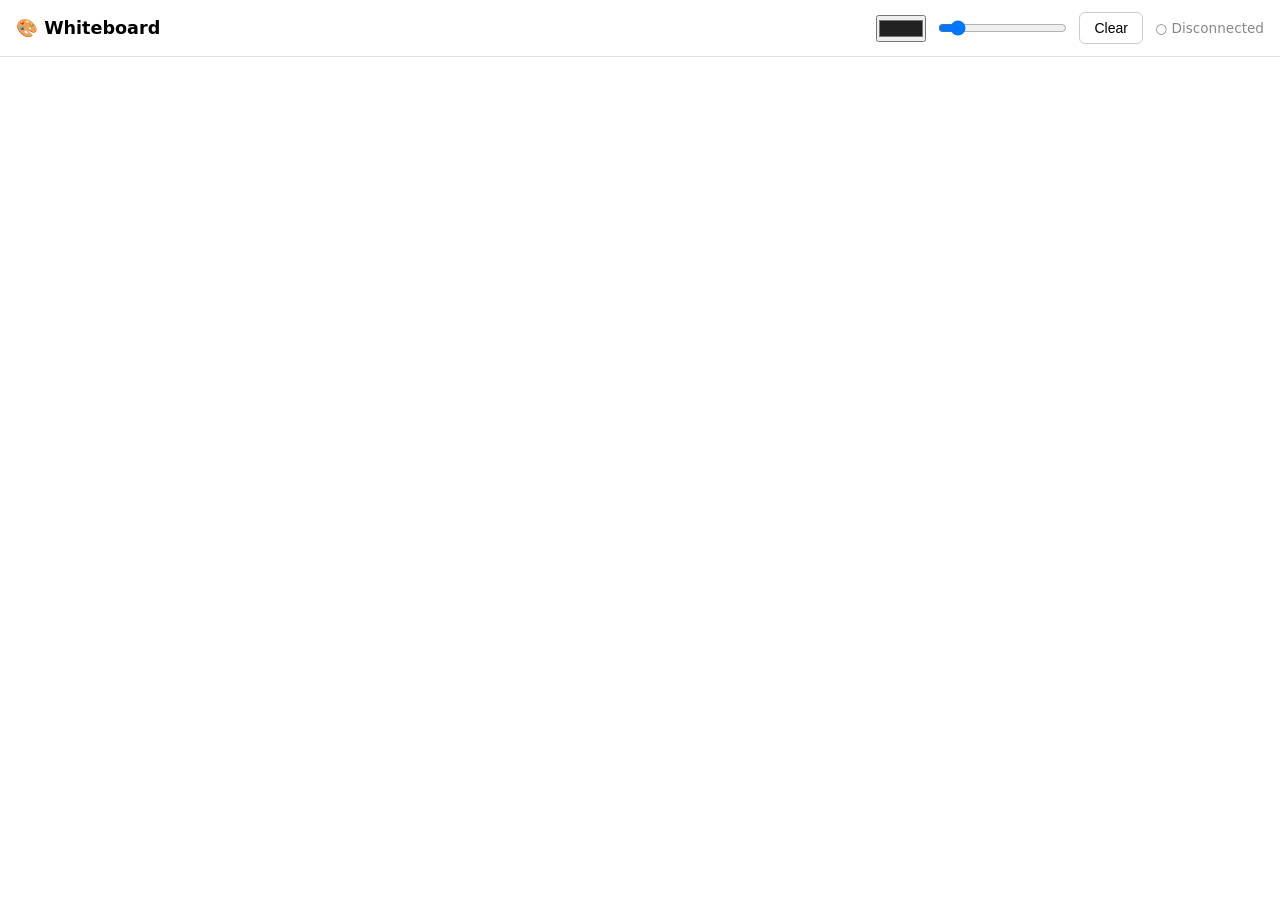
==== frontend/index.html @ 182a6dbf "initial commit: working whiteboard initial commit" ====
<!DOCTYPE html>
<html lang="en">
<head>
  <meta charset="UTF-8">
  <title>Collaborative Whiteboard</title>
  <link rel="stylesheet" href="style.css">
</head>
<body>
  <header>
    <h1>🎨 Whiteboard</h1>
    <div class="controls">
      <input type="color" id="color" value="#222222">
      <input type="range" id="size" min="1" max="30" value="4">
      <button id="clear">Clear</button>
      <span id="status">Connecting…</span>
    </div>
  </header>
  <canvas id="board"></canvas>
  <script src="script.js"></script>
</body>
</html>
---- frontend/style.css ----
* { margin: 0; padding: 0; box-sizing: border-box; }

body {
  font-family: system-ui, -apple-system, sans-serif;
  background: #f5f5f5;
  overflow: hidden;
}

header {
  display: flex;
  align-items: center;
  gap: 1rem;
  padding: 0.75rem 1rem;
  background: #fff;
  border-bottom: 1px solid #e2e2e2;
  box-shadow: 0 1px 3px rgba(0,0,0,0.04);
}

h1 { font-size: 1.1rem; font-weight: 600; }

.controls {
  display: flex;
  align-items: center;
  gap: 0.75rem;
  margin-left: auto;
}

button {
  padding: 0.45rem 0.9rem;
  border: 1px solid #ccc;
  background: #fff;
  border-radius: 6px;
  cursor: pointer;
  font-size: 0.875rem;
}

button:hover { background: #f0f0f0; }

#status { font-size: 0.85rem; color: #888; }
#status.connected { color: #2a9d2a; }

canvas { display: block; background: #fff; cursor: crosshair; }
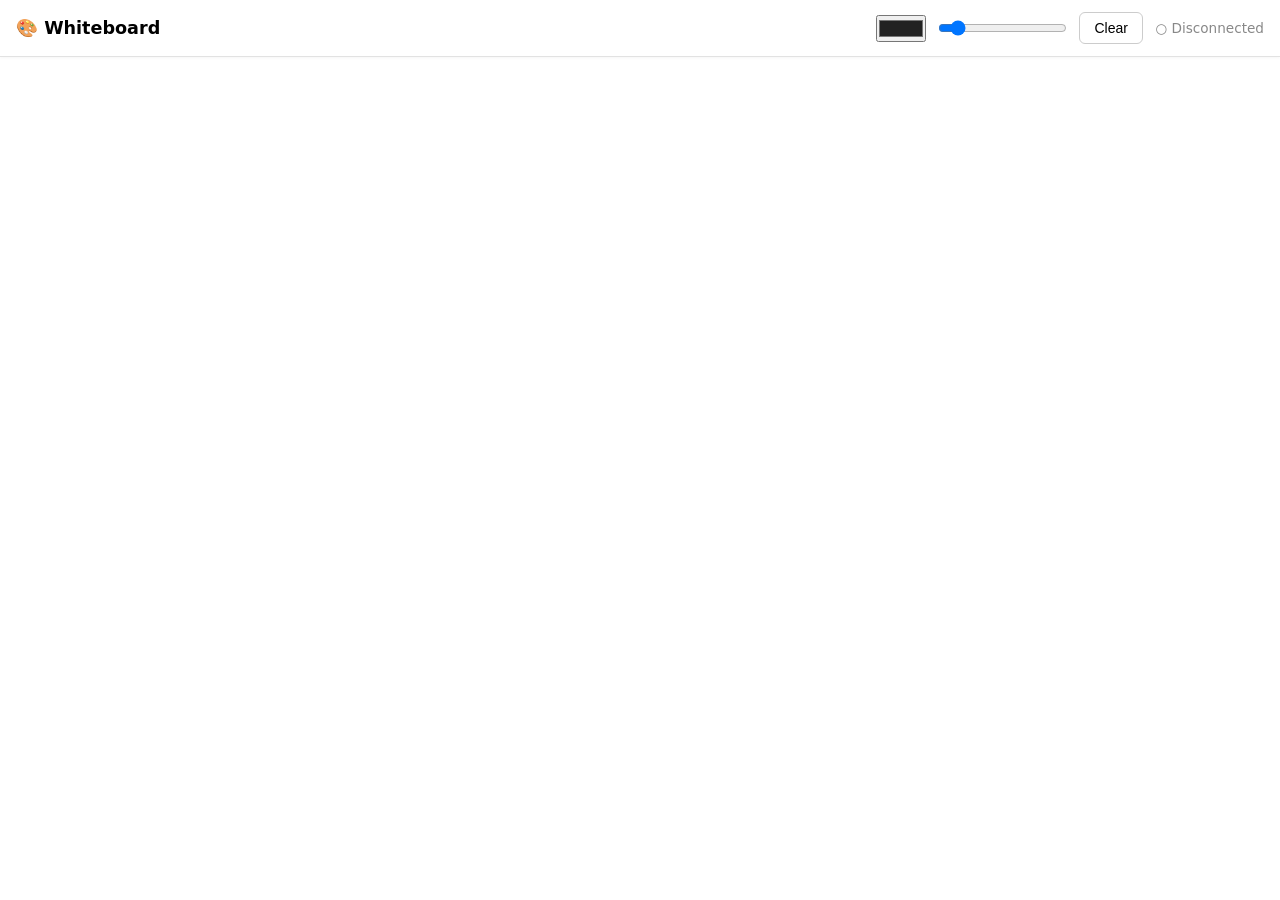
==== commit c5f49e55: "added feature collaboration" ====
--- a/frontend/index.html
+++ b/frontend/index.html
@@ -15,7 +15,10 @@
       <span id="status">Connecting…</span>
     </div>
   </header>
-  <canvas id="board"></canvas>
+  <main>
+    <canvas id="board"></canvas>
+    <div id="cursors"></div>
+  </main>
   <script src="script.js"></script>
 </body>
 </html>
--- a/frontend/style.css
+++ b/frontend/style.css
@@ -14,6 +14,8 @@
   background: #fff;
   border-bottom: 1px solid #e2e2e2;
   box-shadow: 0 1px 3px rgba(0,0,0,0.04);
+  position: relative;
+  z-index: 20;
 }
 
 h1 { font-size: 1.1rem; font-weight: 600; }
@@ -39,4 +41,43 @@
 #status { font-size: 0.85rem; color: #888; }
 #status.connected { color: #2a9d2a; }
 
-canvas { display: block; background: #fff; cursor: crosshair; }+main { position: relative; width: 100%; }
+
+canvas { display: block; background: #fff; cursor: crosshair; }
+
+#cursors {
+  position: absolute;
+  top: 0; left: 0;
+  width: 100%; height: 100%;
+  pointer-events: none;
+  z-index: 10;
+}
+
+.cursor {
+  position: absolute;
+  left: 0; top: 0;
+  display: flex;
+  align-items: center;
+  gap: 6px;
+  transition: transform 0.05s linear;
+}
+
+.cursor-dot {
+  width: 12px;
+  height: 12px;
+  margin-left: -6px;
+  margin-top: -6px;
+  border-radius: 50%;
+  border: 2px solid #fff;
+  box-shadow: 0 1px 3px rgba(0,0,0,0.4);
+  flex-shrink: 0;
+}
+
+.cursor-label {
+  font-size: 0.7rem;
+  font-weight: 600;
+  color: #fff;
+  padding: 1px 6px;
+  border-radius: 10px;
+  white-space: nowrap;
+}
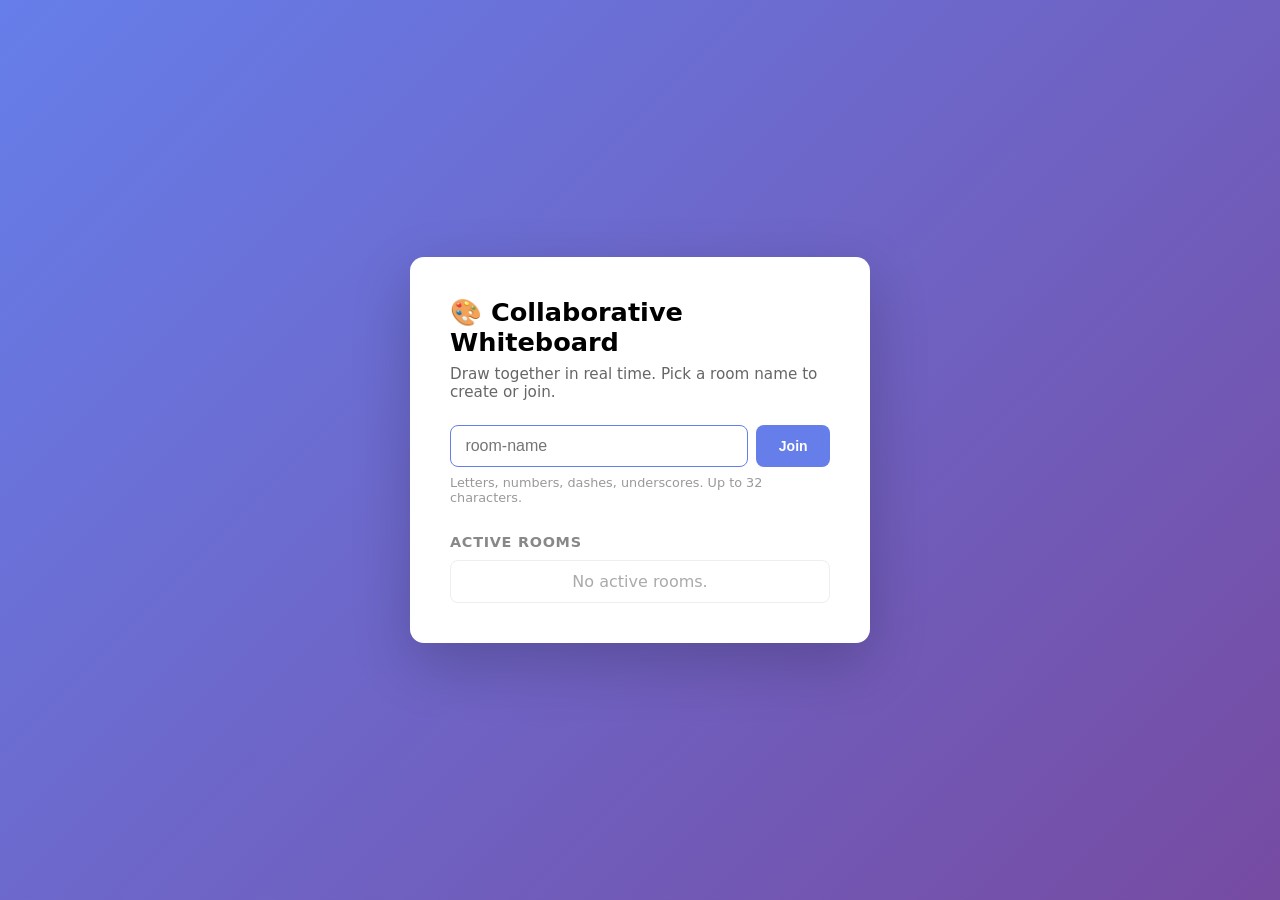
==== commit fc9142e1: "feat: named rooms with per-room WebSocket isolation and landing page" ====
--- a/frontend/index.html
+++ b/frontend/index.html
@@ -2,23 +2,61 @@
 <html lang="en">
 <head>
   <meta charset="UTF-8">
+  <meta name="viewport" content="width=device-width, initial-scale=1">
   <title>Collaborative Whiteboard</title>
   <link rel="stylesheet" href="style.css">
 </head>
-<body>
-  <header>
-    <h1>🎨 Whiteboard</h1>
-    <div class="controls">
-      <input type="color" id="color" value="#222222">
-      <input type="range" id="size" min="1" max="30" value="4">
-      <button id="clear">Clear</button>
-      <span id="status">Connecting…</span>
-    </div>
-  </header>
-  <main>
-    <canvas id="board"></canvas>
-    <div id="cursors"></div>
+<body class="landing">
+  <main class="landing-card">
+    <h1>🎨 Collaborative Whiteboard</h1>
+    <p class="subtitle">Draw together in real time. Pick a room name to create or join.</p>
+
+    <form id="join-form" autocomplete="off">
+      <input
+        id="room-input"
+        type="text"
+        placeholder="room-name"
+        maxlength="32"
+        pattern="[a-zA-Z0-9_-]+"
+        required
+        autofocus>
+      <button type="submit">Join</button>
+    </form>
+    <p class="hint">Letters, numbers, dashes, underscores. Up to 32 characters.</p>
+
+    <section class="active-rooms">
+      <h2>Active rooms</h2>
+      <ul id="rooms-list"><li class="empty">No active rooms.</li></ul>
+    </section>
   </main>
-  <script src="script.js"></script>
+
+  <script>
+    const form = document.getElementById('join-form');
+    const input = document.getElementById('room-input');
+
+    form.addEventListener('submit', (e) => {
+      e.preventDefault();
+      const name = input.value.trim();
+      if (!/^[a-zA-Z0-9_-]{1,32}$/.test(name)) return;
+      window.location.href = `/r/${name}`;
+    });
+
+    async function loadRooms() {
+      try {
+        const res = await fetch('/api/rooms');
+        const rooms = await res.json();
+        const list = document.getElementById('rooms-list');
+        if (!rooms.length) {
+          list.innerHTML = '<li class="empty">No active rooms.</li>';
+          return;
+        }
+        list.innerHTML = rooms
+          .map(r => `<li><a href="/r/${r.name}">${r.name}</a><span>${r.users} 👤</span></li>`)
+          .join('');
+      } catch {}
+    }
+    loadRooms();
+    setInterval(loadRooms, 5000);
+  </script>
 </body>
 </html>
--- a/frontend/style.css
+++ b/frontend/style.css
@@ -4,7 +4,11 @@
   font-family: system-ui, -apple-system, sans-serif;
   background: #f5f5f5;
   overflow: hidden;
-}
+  -webkit-user-select: none;
+  user-select: none;
+}
+
+/* ---------- Whiteboard layout ---------- */
 
 header {
   display: flex;
@@ -16,34 +20,44 @@
   box-shadow: 0 1px 3px rgba(0,0,0,0.04);
   position: relative;
   z-index: 20;
+  flex-wrap: wrap;
 }
 
 h1 { font-size: 1.1rem; font-weight: 600; }
+#room-label { color: #4363d8; }
 
 .controls {
   display: flex;
   align-items: center;
   gap: 0.75rem;
   margin-left: auto;
-}
-
-button {
+  flex-wrap: wrap;
+}
+
+button, .leave-btn {
   padding: 0.45rem 0.9rem;
   border: 1px solid #ccc;
   background: #fff;
   border-radius: 6px;
   cursor: pointer;
   font-size: 0.875rem;
-}
-
-button:hover { background: #f0f0f0; }
+  text-decoration: none;
+  color: #333;
+  display: inline-block;
+}
+button:hover, .leave-btn:hover { background: #f0f0f0; }
 
 #status { font-size: 0.85rem; color: #888; }
 #status.connected { color: #2a9d2a; }
 
 main { position: relative; width: 100%; }
 
-canvas { display: block; background: #fff; cursor: crosshair; }
+canvas {
+  display: block;
+  background: #fff;
+  cursor: crosshair;
+  touch-action: none;
+}
 
 #cursors {
   position: absolute;
@@ -80,4 +94,109 @@
   padding: 1px 6px;
   border-radius: 10px;
   white-space: nowrap;
-}+}
+
+@media (max-width: 600px) {
+  header { padding: 0.5rem 0.75rem; gap: 0.5rem; }
+  h1 { font-size: 0.95rem; }
+  .controls { gap: 0.5rem; }
+  #status { font-size: 0.75rem; }
+  #size { width: 80px; }
+  button, .leave-btn { padding: 0.4rem 0.7rem; font-size: 0.8rem; }
+}
+
+/* ---------- Landing page ---------- */
+
+body.landing {
+  display: flex;
+  align-items: center;
+  justify-content: center;
+  min-height: 100vh;
+  padding: 1rem;
+  background: linear-gradient(135deg, #667eea 0%, #764ba2 100%);
+}
+
+.landing-card {
+  background: #fff;
+  border-radius: 14px;
+  padding: 2.5rem;
+  max-width: 460px;
+  width: 100%;
+  box-shadow: 0 20px 60px rgba(0,0,0,0.2);
+}
+
+.landing-card h1 {
+  font-size: 1.6rem;
+  margin-bottom: 0.5rem;
+}
+
+.subtitle {
+  color: #666;
+  margin-bottom: 1.5rem;
+  font-size: 0.95rem;
+}
+
+#join-form {
+  display: flex;
+  gap: 0.5rem;
+  margin-bottom: 0.5rem;
+}
+
+#room-input {
+  flex: 1;
+  padding: 0.7rem 0.9rem;
+  border: 1px solid #ddd;
+  border-radius: 8px;
+  font-size: 1rem;
+  outline: none;
+}
+#room-input:focus { border-color: #667eea; }
+
+#join-form button {
+  padding: 0.7rem 1.4rem;
+  background: #667eea;
+  color: #fff;
+  border: none;
+  font-weight: 600;
+  cursor: pointer;
+  border-radius: 8px;
+}
+#join-form button:hover { background: #5568d3; }
+
+.hint {
+  font-size: 0.8rem;
+  color: #999;
+  margin-bottom: 1.8rem;
+}
+
+.active-rooms h2 {
+  font-size: 0.9rem;
+  text-transform: uppercase;
+  letter-spacing: 0.05em;
+  color: #888;
+  margin-bottom: 0.6rem;
+}
+
+#rooms-list {
+  list-style: none;
+  border: 1px solid #eee;
+  border-radius: 8px;
+  overflow: hidden;
+}
+
+#rooms-list li {
+  display: flex;
+  justify-content: space-between;
+  align-items: center;
+  padding: 0.7rem 1rem;
+  border-bottom: 1px solid #eee;
+}
+#rooms-list li:last-child { border-bottom: none; }
+#rooms-list li.empty { color: #aaa; justify-content: center; }
+#rooms-list a {
+  color: #4363d8;
+  text-decoration: none;
+  font-weight: 500;
+}
+#rooms-list a:hover { text-decoration: underline; }
+#rooms-list span { color: #888; font-size: 0.85rem; }
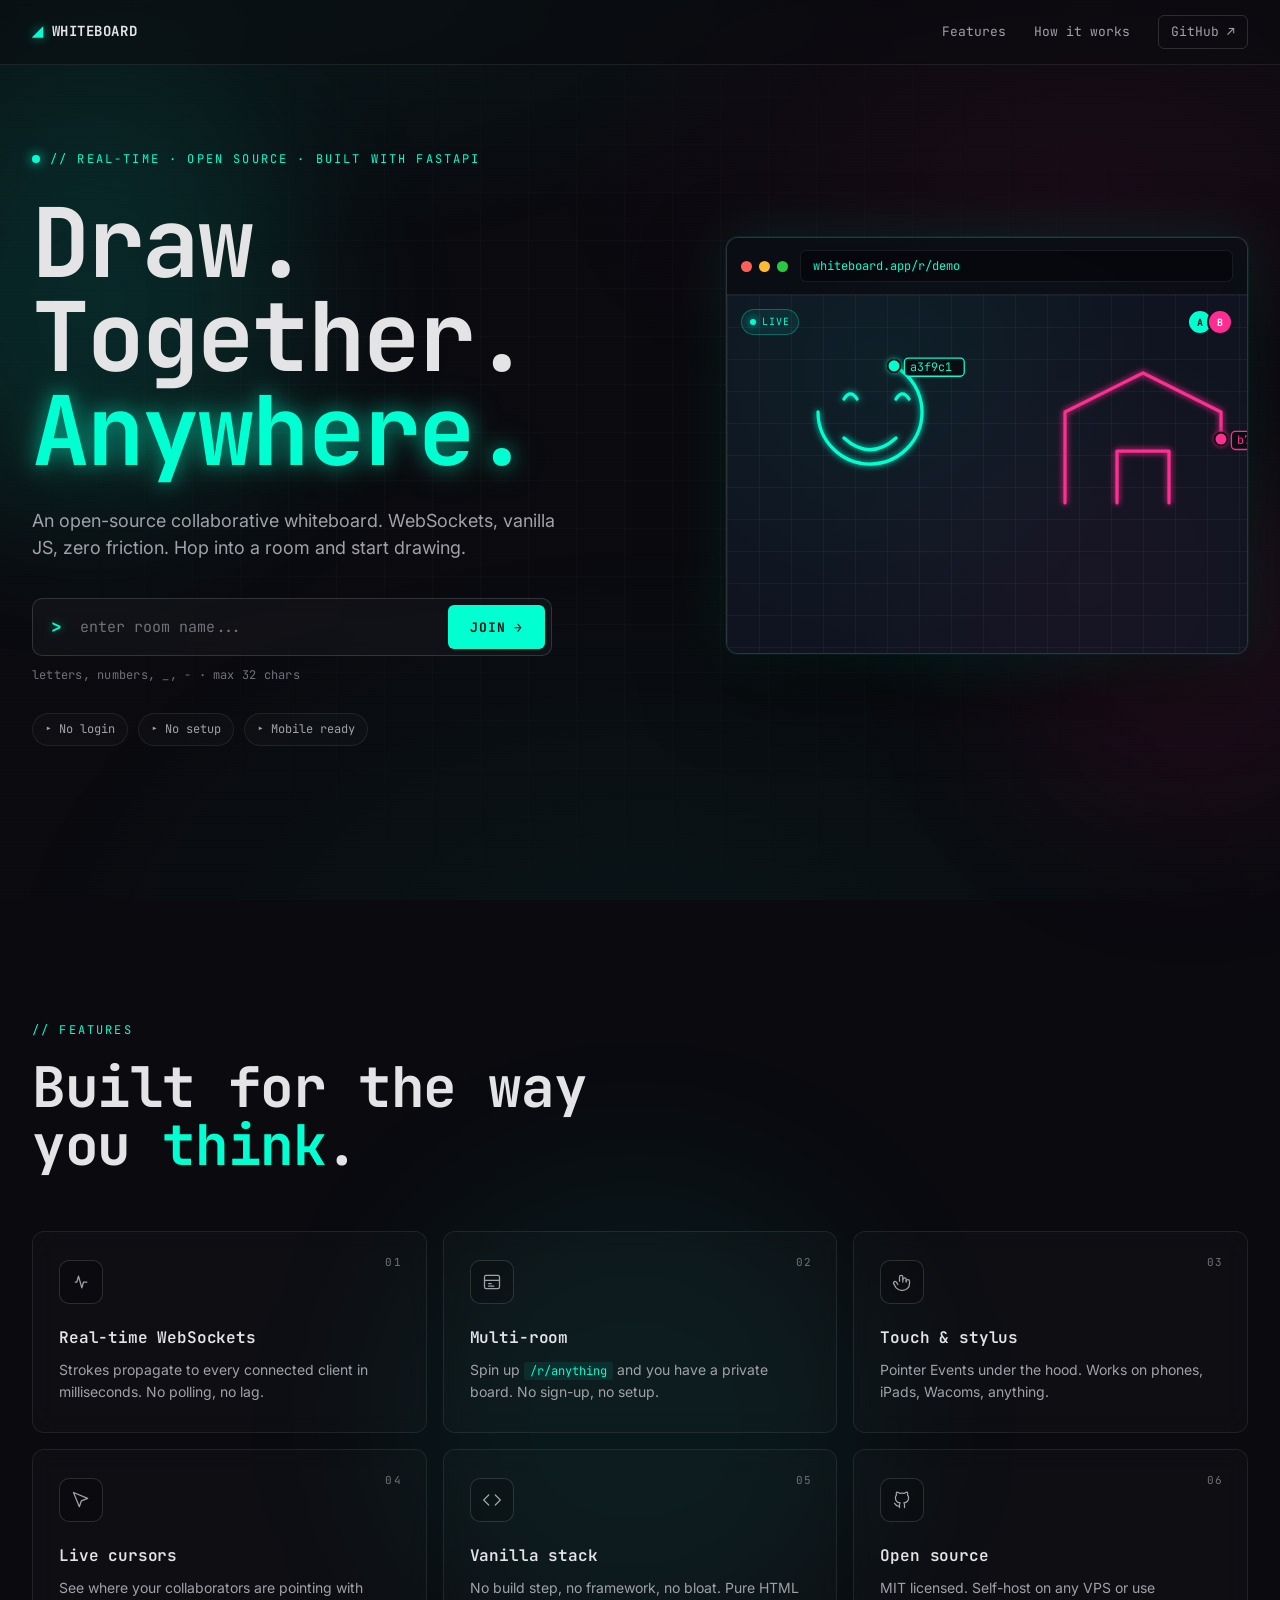
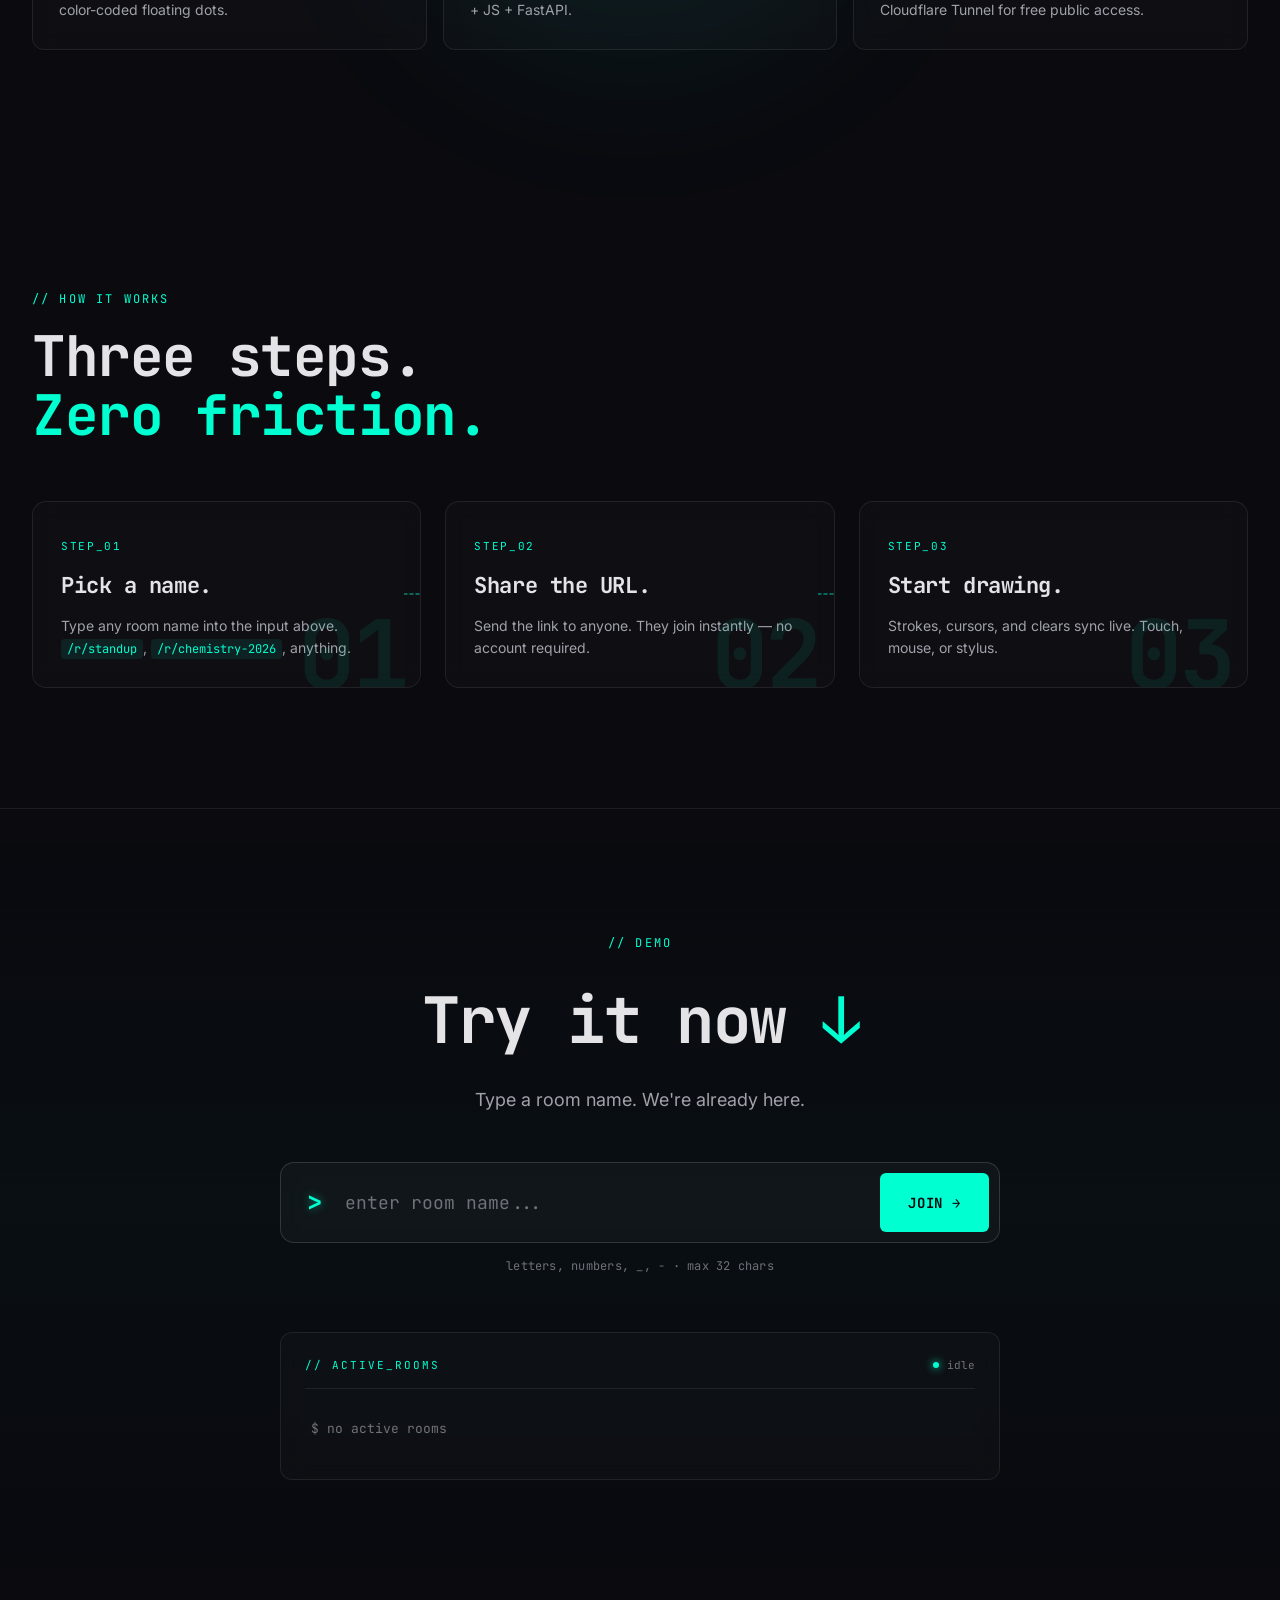
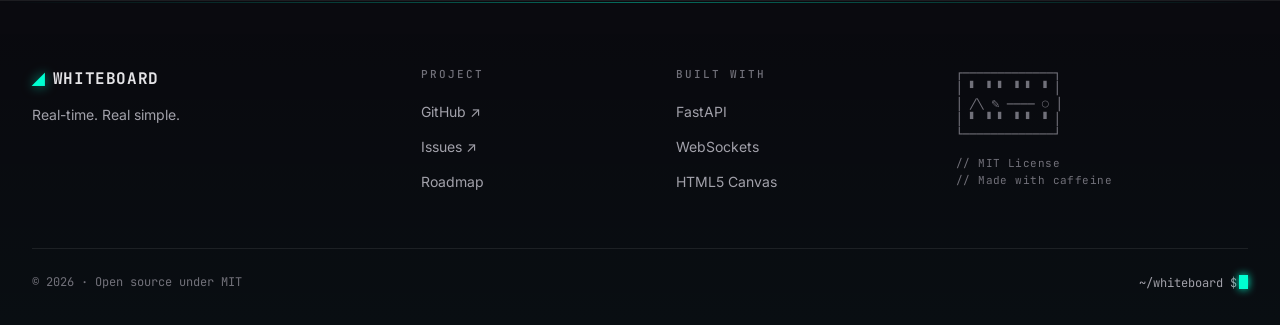
==== commit 7237799b: "feat:updated index.html" ====
--- a/frontend/index.html
+++ b/frontend/index.html
@@ -1,62 +1,1292 @@
-<!DOCTYPE html>
+<!doctype html>
 <html lang="en">
 <head>
-  <meta charset="UTF-8">
-  <meta name="viewport" content="width=device-width, initial-scale=1">
-  <title>Collaborative Whiteboard</title>
-  <link rel="stylesheet" href="style.css">
+<meta charset="utf-8" />
+<title>Collaborative Whiteboard — Draw. Together. Anywhere.</title>
+<meta name="viewport" content="width=device-width, initial-scale=1" />
+<meta name="description" content="Open-source real-time collaborative whiteboard. WebSockets, vanilla JS, zero friction. Hop into a room and start drawing." />
+<meta name="theme-color" content="#0a0a0f" />
+
+<link rel="preconnect" href="https://fonts.googleapis.com" />
+<link rel="preconnect" href="https://fonts.gstatic.com" crossorigin />
+<link href="https://fonts.googleapis.com/css2?family=JetBrains+Mono:wght@400;500;600;700&family=Inter:wght@400;500;600;700&display=swap" rel="stylesheet" />
+
+<style>
+  :root {
+    --bg-0: #0a0a0f;
+    --bg-1: #0f1420;
+    --bg-2: #131a2a;
+    --fg-0: #e4e4e7;
+    --fg-1: #a1a1aa;
+    --fg-2: #71717a;
+    --cyan: #00ffd1;
+    --cyan-dim: rgba(0, 255, 209, 0.5);
+    --magenta: #ff2d92;
+    --yellow: #fde047;
+    --hair: rgba(255, 255, 255, 0.08);
+    --hair-strong: rgba(255, 255, 255, 0.14);
+    --accent-border: rgba(0, 255, 209, 0.3);
+    --glass: rgba(255, 255, 255, 0.02);
+    --glass-hover: rgba(255, 255, 255, 0.04);
+    --mono: 'JetBrains Mono', ui-monospace, SFMono-Regular, Menlo, monospace;
+    --sans: 'Inter', system-ui, -apple-system, sans-serif;
+  }
+
+  * { box-sizing: border-box; }
+  html, body { margin: 0; padding: 0; }
+  html { scroll-behavior: smooth; }
+
+  body {
+    font-family: var(--sans);
+    color: var(--fg-0);
+    background: var(--bg-0);
+    line-height: 1.55;
+    -webkit-font-smoothing: antialiased;
+    overflow-x: hidden;
+  }
+
+  body::before {
+    content: '';
+    position: fixed; inset: 0;
+    background:
+      radial-gradient(1200px 600px at 15% -10%, rgba(0, 255, 209, 0.08), transparent 60%),
+      radial-gradient(900px 500px at 85% 20%, rgba(255, 45, 146, 0.06), transparent 60%),
+      radial-gradient(1000px 700px at 50% 110%, rgba(0, 255, 209, 0.05), transparent 65%);
+    z-index: -3;
+    pointer-events: none;
+  }
+  body::after {
+    content: '';
+    position: fixed; inset: 0;
+    background-image:
+      linear-gradient(rgba(255,255,255,0.025) 1px, transparent 1px),
+      linear-gradient(90deg, rgba(255,255,255,0.025) 1px, transparent 1px);
+    background-size: 48px 48px;
+    z-index: -2;
+    pointer-events: none;
+    mask-image: radial-gradient(ellipse at center, black 30%, transparent 80%);
+  }
+  .scan {
+    position: fixed; inset: 0;
+    background-image: repeating-linear-gradient(
+      0deg,
+      rgba(255, 255, 255, 0.025) 0px,
+      rgba(255, 255, 255, 0.025) 1px,
+      transparent 1px,
+      transparent 3px
+    );
+    z-index: -1;
+    pointer-events: none;
+    mix-blend-mode: overlay;
+  }
+
+  .orb {
+    position: fixed;
+    border-radius: 50%;
+    filter: blur(80px);
+    pointer-events: none;
+    z-index: -2;
+    will-change: transform;
+  }
+  .orb-1 { width: 420px; height: 420px; background: rgba(0, 255, 209, 0.12); top: 10%; left: -120px; }
+  .orb-2 { width: 380px; height: 380px; background: rgba(255, 45, 146, 0.08); top: 50%; right: -100px; }
+  .orb-3 { width: 500px; height: 500px; background: rgba(0, 255, 209, 0.06); top: 130%; left: 30%; }
+
+  ::selection { background: rgba(0, 255, 209, 0.35); color: #fff; }
+  a { color: inherit; text-decoration: none; }
+
+  .wrap { max-width: 1280px; margin: 0 auto; padding: 0 32px; }
+
+  .nav {
+    position: sticky; top: 0; z-index: 50;
+    backdrop-filter: blur(8px);
+    -webkit-backdrop-filter: blur(8px);
+    background: rgba(10, 10, 15, 0.5);
+    border-bottom: 1px solid var(--hair);
+    transition: background 240ms ease, border-color 240ms ease, padding 240ms ease;
+  }
+  .nav.scrolled {
+    background: rgba(10, 10, 15, 0.85);
+    border-bottom-color: var(--accent-border);
+    box-shadow: 0 1px 0 rgba(0, 255, 209, 0.12), 0 8px 24px rgba(0, 0, 0, 0.4);
+  }
+  .nav-inner {
+    display: flex; align-items: center; justify-content: space-between;
+    height: 64px;
+  }
+  .nav.scrolled .nav-inner { height: 56px; }
+  .logo {
+    font-family: var(--mono);
+    font-weight: 700;
+    font-size: 14px;
+    letter-spacing: 0.04em;
+    display: inline-flex; align-items: center; gap: 8px;
+  }
+  .logo .glyph {
+    color: var(--cyan);
+    text-shadow: 0 0 12px rgba(0, 255, 209, 0.6);
+  }
+  .nav-links { display: flex; gap: 28px; align-items: center; font-family: var(--mono); font-size: 13px; color: var(--fg-1); }
+  .nav-links a { transition: color 160ms ease; position: relative; }
+  .nav-links a:hover { color: var(--cyan); }
+  .nav-links a:focus-visible { outline: 2px solid var(--cyan); outline-offset: 4px; border-radius: 2px; }
+  .nav-links .gh {
+    border: 1px solid var(--hair-strong);
+    padding: 6px 12px;
+    border-radius: 6px;
+    transition: border-color 160ms ease, color 160ms ease, box-shadow 160ms ease;
+  }
+  .nav-links .gh:hover {
+    border-color: var(--cyan);
+    color: var(--cyan);
+    box-shadow: 0 0 0 3px rgba(0, 255, 209, 0.1);
+  }
+
+  .hero {
+    position: relative;
+    min-height: calc(100vh - 64px);
+    padding: 80px 0 120px;
+    overflow: hidden;
+  }
+  .hero-grid {
+    display: grid;
+    grid-template-columns: minmax(0, 1.1fr) minmax(0, 0.9fr);
+    gap: 56px;
+    align-items: center;
+  }
+
+  .eyebrow {
+    font-family: var(--mono);
+    font-size: 12px;
+    letter-spacing: 0.18em;
+    text-transform: uppercase;
+    color: var(--cyan);
+    margin-bottom: 28px;
+    display: inline-flex; align-items: center; gap: 10px;
+  }
+  .eyebrow::before {
+    content: ''; width: 8px; height: 8px; border-radius: 50%;
+    background: var(--cyan);
+    box-shadow: 0 0 12px var(--cyan);
+    animation: pulse 2s ease-in-out infinite;
+  }
+  @keyframes pulse {
+    0%, 100% { opacity: 1; transform: scale(1); }
+    50% { opacity: 0.5; transform: scale(0.7); }
+  }
+
+  h1.headline {
+    font-family: var(--mono);
+    font-weight: 700;
+    font-size: clamp(48px, 7.5vw, 96px);
+    line-height: 0.98;
+    letter-spacing: -0.03em;
+    margin: 0 0 28px;
+  }
+  h1.headline .word { display: block; }
+  h1.headline .accent {
+    color: var(--cyan);
+    text-shadow:
+      0 0 20px rgba(0, 255, 209, 0.5),
+      0 0 40px rgba(0, 255, 209, 0.25);
+  }
+  h1.headline.glitch .word {
+    animation: glitch 240ms steps(2, end) 200ms 1;
+  }
+  @keyframes glitch {
+    0%   { text-shadow: 2px 0 var(--magenta), -2px 0 var(--cyan); transform: translate(0); }
+    20%  { text-shadow: -2px 0 var(--magenta), 2px 0 var(--cyan); transform: translate(1px, -1px); }
+    40%  { text-shadow: 2px 0 var(--magenta), -2px 0 var(--cyan); transform: translate(-1px, 1px); }
+    60%  { text-shadow: -3px 0 var(--magenta), 3px 0 var(--cyan); transform: translate(1px, 0); }
+    80%  { text-shadow: 1px 0 var(--magenta), -1px 0 var(--cyan); transform: translate(0); }
+    100% { text-shadow: none; transform: translate(0); }
+  }
+
+  .subhead {
+    font-size: 18px;
+    color: var(--fg-1);
+    max-width: 540px;
+    margin: 0 0 36px;
+  }
+
+  .room-form {
+    display: flex;
+    align-items: stretch;
+    width: 100%;
+    max-width: 520px;
+    background: rgba(255, 255, 255, 0.03);
+    border: 1px solid var(--hair-strong);
+    border-radius: 10px;
+    padding: 6px;
+    gap: 6px;
+    transition: border-color 200ms ease, box-shadow 200ms ease, background 200ms ease;
+    backdrop-filter: blur(8px);
+  }
+  .room-form:focus-within {
+    border-color: var(--cyan);
+    box-shadow: 0 0 0 4px rgba(0, 255, 209, 0.12), 0 0 24px rgba(0, 255, 209, 0.18);
+    background: rgba(0, 255, 209, 0.03);
+  }
+  .room-form .prompt {
+    font-family: var(--mono);
+    color: var(--cyan);
+    font-weight: 700;
+    font-size: 18px;
+    padding: 0 4px 0 12px;
+    display: flex; align-items: center;
+    text-shadow: 0 0 8px rgba(0, 255, 209, 0.5);
+  }
+  .room-form input {
+    flex: 1;
+    background: transparent;
+    border: 0;
+    outline: 0;
+    color: var(--fg-0);
+    font-family: var(--mono);
+    font-size: 15px;
+    padding: 12px 8px;
+    min-width: 0;
+  }
+  .room-form input::placeholder { color: var(--fg-2); }
+  .room-form button {
+    font-family: var(--mono);
+    font-weight: 700;
+    font-size: 13px;
+    letter-spacing: 0.06em;
+    color: #0a0a0f;
+    background: var(--cyan);
+    border: 0;
+    padding: 0 22px;
+    border-radius: 6px;
+    cursor: pointer;
+    transition: transform 120ms ease, box-shadow 200ms ease, background 160ms ease;
+    box-shadow: 0 0 0 0 rgba(0, 255, 209, 0);
+  }
+  .room-form button:hover {
+    box-shadow: 0 0 24px rgba(0, 255, 209, 0.6);
+    transform: translateY(-1px);
+  }
+  .room-form button:active { transform: translateY(0); }
+  .room-form.invalid {
+    border-color: var(--magenta);
+    box-shadow: 0 0 0 4px rgba(255, 45, 146, 0.15);
+    animation: shake 240ms ease;
+  }
+  @keyframes shake {
+    0%, 100% { transform: translateX(0); }
+    25% { transform: translateX(-4px); }
+    75% { transform: translateX(4px); }
+  }
+
+  .form-hint {
+    font-family: var(--mono);
+    font-size: 12px;
+    color: var(--fg-2);
+    margin: 10px 0 0;
+    letter-spacing: 0.02em;
+  }
+  .form-hint .err { color: var(--magenta); }
+
+  .pills {
+    display: flex; flex-wrap: wrap; gap: 10px;
+    margin-top: 28px;
+  }
+  .pill {
+    font-family: var(--mono);
+    font-size: 12px;
+    color: var(--fg-1);
+    border: 1px solid var(--hair);
+    background: var(--glass);
+    padding: 6px 12px;
+    border-radius: 999px;
+    transition: border-color 160ms ease, color 160ms ease;
+  }
+  .pill:hover { border-color: var(--accent-border); color: var(--cyan); }
+
+  .demo-wrap { position: relative; }
+  .demo-wrap::before {
+    content: '';
+    position: absolute;
+    inset: -40px -40px -80px -40px;
+    background: radial-gradient(ellipse at center, rgba(0, 255, 209, 0.18), transparent 65%);
+    z-index: 0;
+    pointer-events: none;
+  }
+  .browser {
+    position: relative;
+    z-index: 1;
+    background: rgba(15, 20, 32, 0.7);
+    backdrop-filter: blur(12px);
+    border: 1px solid var(--hair-strong);
+    border-radius: 12px;
+    overflow: hidden;
+    box-shadow:
+      0 30px 80px rgba(0, 0, 0, 0.5),
+      0 0 0 1px rgba(0, 255, 209, 0.08),
+      0 0 60px rgba(0, 255, 209, 0.12);
+  }
+  .browser-chrome {
+    display: flex; align-items: center; gap: 12px;
+    padding: 12px 14px;
+    border-bottom: 1px solid var(--hair);
+    background: rgba(0, 0, 0, 0.25);
+  }
+  .traffic { display: flex; gap: 7px; }
+  .traffic span {
+    width: 11px; height: 11px; border-radius: 50%;
+    background: rgba(255, 255, 255, 0.15);
+  }
+  .traffic span:nth-child(1) { background: #ff5f57; }
+  .traffic span:nth-child(2) { background: #febc2e; }
+  .traffic span:nth-child(3) { background: #28c840; }
+  .url {
+    flex: 1;
+    font-family: var(--mono);
+    font-size: 12px;
+    color: var(--fg-1);
+    background: rgba(0, 0, 0, 0.4);
+    padding: 6px 12px;
+    border-radius: 6px;
+    border: 1px solid var(--hair);
+  }
+  .url .path { color: var(--cyan); }
+  .browser-body {
+    aspect-ratio: 16 / 11;
+    position: relative;
+    background:
+      radial-gradient(circle at 30% 20%, rgba(0, 255, 209, 0.05), transparent 60%),
+      radial-gradient(circle at 70% 80%, rgba(255, 45, 146, 0.04), transparent 60%),
+      var(--bg-1);
+  }
+  .browser-body::before {
+    content: '';
+    position: absolute; inset: 0;
+    background-image:
+      linear-gradient(rgba(255,255,255,0.04) 1px, transparent 1px),
+      linear-gradient(90deg, rgba(255,255,255,0.04) 1px, transparent 1px);
+    background-size: 32px 32px;
+  }
+  #demo-svg { position: absolute; inset: 0; width: 100%; height: 100%; }
+
+  .presence {
+    position: absolute;
+    top: 14px; right: 14px;
+    display: flex;
+    z-index: 2;
+  }
+  .presence .av {
+    width: 26px; height: 26px;
+    border-radius: 50%;
+    border: 2px solid var(--bg-1);
+    margin-left: -6px;
+    font-family: var(--mono);
+    font-size: 10px;
+    font-weight: 700;
+    color: #0a0a0f;
+    display: flex; align-items: center; justify-content: center;
+  }
+  .presence .av.cyan { background: var(--cyan); }
+  .presence .av.magenta { background: var(--magenta); color: #fff; }
+
+  .live-tag {
+    position: absolute;
+    top: 14px; left: 14px;
+    z-index: 2;
+    font-family: var(--mono);
+    font-size: 10px;
+    color: var(--cyan);
+    background: rgba(0, 255, 209, 0.08);
+    border: 1px solid var(--accent-border);
+    padding: 4px 8px;
+    border-radius: 999px;
+    letter-spacing: 0.1em;
+    display: flex; align-items: center; gap: 6px;
+  }
+  .live-tag::before {
+    content: ''; width: 6px; height: 6px; border-radius: 50%;
+    background: var(--cyan);
+    animation: pulse 1.4s ease-in-out infinite;
+    box-shadow: 0 0 8px var(--cyan);
+  }
+
+  section { padding: 120px 0; position: relative; }
+  .sec-tag {
+    font-family: var(--mono);
+    font-size: 12px;
+    letter-spacing: 0.18em;
+    color: var(--cyan);
+    text-transform: uppercase;
+    display: block;
+    margin-bottom: 18px;
+  }
+  .sec-title {
+    font-family: var(--mono);
+    font-size: clamp(32px, 4.5vw, 56px);
+    font-weight: 700;
+    letter-spacing: -0.025em;
+    line-height: 1.05;
+    margin: 0 0 56px;
+    max-width: 760px;
+  }
+  .sec-title em { font-style: normal; color: var(--cyan); }
+
+  .reveal {
+    opacity: 0;
+    transform: translateY(20px);
+    transition: opacity 700ms ease, transform 700ms cubic-bezier(0.2, 0.7, 0.3, 1);
+  }
+  .reveal.in { opacity: 1; transform: translateY(0); }
+
+  .features { display: grid; grid-template-columns: repeat(3, 1fr); gap: 16px; }
+  .feat {
+    position: relative;
+    padding: 28px 26px;
+    background: var(--glass);
+    backdrop-filter: blur(10px);
+    border: 1px solid var(--hair);
+    border-radius: 12px;
+    overflow: hidden;
+    transition: transform 240ms cubic-bezier(0.2, 0.7, 0.3, 1),
+                border-color 240ms ease,
+                box-shadow 240ms ease,
+                background 240ms ease;
+  }
+  .feat::before {
+    content: '';
+    position: absolute; inset: 0;
+    background: radial-gradient(circle at var(--mx, 50%) var(--my, 50%), rgba(0, 255, 209, 0.08), transparent 50%);
+    opacity: 0;
+    transition: opacity 240ms ease;
+    pointer-events: none;
+  }
+  .feat:hover {
+    transform: translateY(-4px);
+    border-color: var(--accent-border);
+    background: var(--glass-hover);
+    box-shadow:
+      0 0 0 1px rgba(0, 255, 209, 0.15),
+      0 20px 40px rgba(0, 0, 0, 0.3),
+      0 0 40px rgba(0, 255, 209, 0.12);
+  }
+  .feat:hover::before { opacity: 1; }
+  .feat:hover .feat-icon { color: var(--cyan); transform: scale(1.05); }
+  .feat-icon {
+    width: 44px; height: 44px;
+    border: 1px solid var(--hair-strong);
+    border-radius: 10px;
+    display: inline-flex; align-items: center; justify-content: center;
+    color: var(--fg-1);
+    margin-bottom: 22px;
+    transition: color 240ms ease, transform 240ms ease, border-color 240ms ease;
+    background: rgba(0, 0, 0, 0.2);
+  }
+  .feat-icon svg { width: 20px; height: 20px; }
+  .feat-title {
+    font-family: var(--mono);
+    font-size: 16px;
+    font-weight: 600;
+    margin: 0 0 8px;
+    letter-spacing: -0.01em;
+  }
+  .feat-desc {
+    font-size: 14px;
+    color: var(--fg-1);
+    margin: 0;
+    line-height: 1.6;
+  }
+  .feat-num {
+    position: absolute; top: 22px; right: 24px;
+    font-family: var(--mono);
+    font-size: 11px;
+    color: var(--fg-2);
+    letter-spacing: 0.1em;
+  }
+
+  .steps {
+    display: grid;
+    grid-template-columns: repeat(3, 1fr);
+    gap: 24px;
+    position: relative;
+  }
+  .step {
+    position: relative;
+    padding: 36px 28px 28px;
+    background: var(--glass);
+    backdrop-filter: blur(10px);
+    border: 1px solid var(--hair);
+    border-radius: 14px;
+    overflow: hidden;
+    transition: border-color 240ms ease, transform 240ms ease;
+  }
+  .step:hover {
+    border-color: var(--accent-border);
+    transform: translateY(-3px);
+  }
+  .step-num {
+    font-family: var(--mono);
+    font-size: 96px;
+    font-weight: 700;
+    color: rgba(0, 255, 209, 0.08);
+    position: absolute;
+    bottom: -16px; right: 14px;
+    line-height: 1;
+    letter-spacing: -0.04em;
+    pointer-events: none;
+  }
+  .step-tag {
+    font-family: var(--mono);
+    font-size: 11px;
+    color: var(--cyan);
+    letter-spacing: 0.15em;
+    text-transform: uppercase;
+    margin-bottom: 14px;
+  }
+  .step-title {
+    font-family: var(--mono);
+    font-size: 22px;
+    font-weight: 700;
+    margin: 0 0 12px;
+    letter-spacing: -0.02em;
+  }
+  .step-desc {
+    font-size: 14px;
+    color: var(--fg-1);
+    margin: 0;
+    line-height: 1.6;
+    position: relative;
+  }
+  .step-desc code {
+    font-family: var(--mono);
+    background: rgba(0, 255, 209, 0.08);
+    color: var(--cyan);
+    padding: 2px 6px;
+    border-radius: 4px;
+    font-size: 12px;
+  }
+  .step-connector {
+    position: absolute;
+    top: 50%;
+    right: -16px;
+    transform: translateY(-50%);
+    color: var(--cyan);
+    opacity: 0.5;
+    z-index: 1;
+    pointer-events: none;
+  }
+
+  .demo-section {
+    background: linear-gradient(180deg, transparent, rgba(0, 255, 209, 0.025), transparent);
+    border-top: 1px solid var(--hair);
+    border-bottom: 1px solid var(--hair);
+  }
+  .demo-cta {
+    text-align: center;
+    margin-bottom: 48px;
+  }
+  .demo-cta .sec-tag { display: inline-block; }
+  .demo-cta h2 {
+    font-family: var(--mono);
+    font-size: clamp(36px, 5vw, 64px);
+    font-weight: 700;
+    letter-spacing: -0.025em;
+    margin: 0 0 16px;
+  }
+  .demo-cta p {
+    color: var(--fg-1);
+    font-size: 18px;
+    margin: 0;
+  }
+  .demo-cta h2 .arrow {
+    display: inline-block;
+    color: var(--cyan);
+    animation: bounce 2s ease-in-out infinite;
+  }
+  @keyframes bounce {
+    0%, 100% { transform: translateY(0); }
+    50% { transform: translateY(8px); }
+  }
+
+  .room-form-lg {
+    max-width: 720px;
+    margin: 0 auto;
+    padding: 10px;
+    border-radius: 14px;
+  }
+  .room-form-lg .prompt { font-size: 26px; padding: 0 6px 0 16px; }
+  .room-form-lg input { font-size: 18px; padding: 18px 10px; }
+  .room-form-lg button { font-size: 14px; padding: 0 28px; }
+
+  .rooms-panel {
+    max-width: 720px;
+    margin: 56px auto 0;
+    background: var(--glass);
+    border: 1px solid var(--hair);
+    border-radius: 12px;
+    padding: 24px;
+    backdrop-filter: blur(10px);
+  }
+  .rooms-panel-head {
+    display: flex; align-items: center; justify-content: space-between;
+    margin-bottom: 14px;
+    padding-bottom: 14px;
+    border-bottom: 1px solid var(--hair);
+  }
+  .rooms-panel-head .label {
+    font-family: var(--mono);
+    font-size: 11px;
+    letter-spacing: 0.18em;
+    color: var(--cyan);
+    text-transform: uppercase;
+  }
+  .rooms-panel-head .meta {
+    font-family: var(--mono);
+    font-size: 11px;
+    color: var(--fg-2);
+    display: flex; align-items: center; gap: 8px;
+  }
+  .rooms-panel-head .meta::before {
+    content: ''; width: 6px; height: 6px; border-radius: 50%;
+    background: var(--cyan);
+    box-shadow: 0 0 8px var(--cyan);
+    animation: pulse 1.6s ease-in-out infinite;
+  }
+  #rooms-list { list-style: none; padding: 0; margin: 0; display: flex; flex-direction: column; gap: 4px; }
+  #rooms-list li {
+    display: flex; align-items: center; justify-content: space-between;
+    padding: 12px 6px;
+    border-radius: 6px;
+    transition: background 160ms ease, transform 160ms ease;
+  }
+  #rooms-list li:not(.empty):hover { background: rgba(0, 255, 209, 0.04); }
+  #rooms-list li a {
+    font-family: var(--mono);
+    color: var(--fg-0);
+    font-size: 14px;
+    display: inline-flex; align-items: center; gap: 10px;
+    transition: color 160ms ease;
+  }
+  #rooms-list li:hover a { color: var(--cyan); }
+  #rooms-list li a::before {
+    content: '';
+    width: 6px; height: 6px; border-radius: 50%;
+    background: var(--cyan);
+    box-shadow: 0 0 8px var(--cyan);
+    animation: pulse 2s ease-in-out infinite;
+  }
+  #rooms-list li span { font-family: var(--mono); font-size: 12px; color: var(--fg-2); }
+  #rooms-list li.empty {
+    font-family: var(--mono);
+    font-size: 13px;
+    color: var(--fg-2);
+    justify-content: flex-start;
+    padding: 16px 6px;
+  }
+  #rooms-list li.empty::before { content: ''; }
+
+  footer {
+    padding: 64px 0 32px;
+    position: relative;
+    border-top: 1px solid transparent;
+    background-image:
+      linear-gradient(180deg, transparent, rgba(0, 255, 209, 0.02)),
+      linear-gradient(90deg, transparent, rgba(0, 255, 209, 0.4), transparent);
+    background-position: 0 0, 0 0;
+    background-size: 100% 100%, 100% 1px;
+    background-repeat: no-repeat;
+  }
+  .footer-grid {
+    display: grid;
+    grid-template-columns: 1.4fr 2fr 1.2fr;
+    gap: 48px;
+    margin-bottom: 48px;
+  }
+  .foot-tag { color: var(--fg-1); font-size: 14px; margin: 12px 0 0; }
+  .foot-cols { display: grid; grid-template-columns: 1fr 1fr; gap: 24px; }
+  .foot-cols h4 {
+    font-family: var(--mono);
+    font-size: 11px;
+    letter-spacing: 0.18em;
+    color: var(--fg-2);
+    text-transform: uppercase;
+    margin: 0 0 16px;
+    font-weight: 500;
+  }
+  .foot-cols ul { list-style: none; padding: 0; margin: 0; display: flex; flex-direction: column; gap: 10px; }
+  .foot-cols li a { font-size: 14px; color: var(--fg-1); transition: color 160ms ease; }
+  .foot-cols li a:hover { color: var(--cyan); }
+  .ascii {
+    font-family: var(--mono);
+    font-size: 11px;
+    color: var(--fg-2);
+    line-height: 1.4;
+    white-space: pre;
+    margin: 0;
+  }
+  .foot-meta {
+    font-family: var(--mono);
+    font-size: 11px;
+    color: var(--fg-2);
+    margin-top: 12px;
+    letter-spacing: 0.04em;
+  }
+  .foot-bottom {
+    padding-top: 24px;
+    border-top: 1px solid var(--hair);
+    display: flex; justify-content: space-between; align-items: center;
+    font-family: var(--mono);
+    font-size: 12px;
+    color: var(--fg-2);
+  }
+  .term-prompt { color: var(--fg-1); }
+  .term-prompt .cur {
+    display: inline-block;
+    width: 9px; height: 14px;
+    background: var(--cyan);
+    box-shadow: 0 0 8px var(--cyan);
+    transform: translateY(2px);
+    margin-left: 2px;
+    animation: blink 1.05s steps(1, end) infinite;
+  }
+  @keyframes blink { 0%, 50% { opacity: 1; } 50.01%, 100% { opacity: 0; } }
+
+  a:focus-visible, button:focus-visible, input:focus-visible {
+    outline: 2px solid var(--cyan);
+    outline-offset: 3px;
+    border-radius: 4px;
+  }
+  input:focus-visible { outline: 0; }
+
+  @media (max-width: 900px) {
+    .features { grid-template-columns: 1fr 1fr; }
+    .footer-grid { grid-template-columns: 1fr 1fr; }
+    .ascii-col { grid-column: 1 / -1; }
+  }
+  @media (max-width: 768px) {
+    .wrap { padding: 0 20px; }
+    .nav-inner { height: 56px; }
+    .nav-links { gap: 16px; }
+    .nav-links .features-link, .nav-links .how-link { display: none; }
+    .hero { padding: 40px 0 80px; }
+    .hero-grid { grid-template-columns: 1fr; gap: 40px; }
+    .hero-text { order: 2; }
+    .hero-demo { order: 1; }
+    section { padding: 80px 0; }
+    .features { grid-template-columns: 1fr; }
+    .steps { grid-template-columns: 1fr; }
+    .step-connector { display: none; }
+    .footer-grid { grid-template-columns: 1fr; gap: 32px; }
+    .foot-cols { grid-template-columns: 1fr 1fr; }
+    .foot-bottom { flex-direction: column; gap: 12px; text-align: center; }
+    .room-form button { padding: 0 14px; font-size: 12px; }
+    .room-form-lg .prompt { font-size: 20px; }
+    .room-form-lg input { font-size: 15px; padding: 14px 8px; }
+  }
+
+  @media (prefers-reduced-motion: reduce) {
+    *, *::before, *::after {
+      animation-duration: 0.01ms !important;
+      animation-iteration-count: 1 !important;
+      transition-duration: 0.01ms !important;
+    }
+    .reveal { opacity: 1; transform: none; }
+  }
+</style>
 </head>
-<body class="landing">
-  <main class="landing-card">
-    <h1>🎨 Collaborative Whiteboard</h1>
-    <p class="subtitle">Draw together in real time. Pick a room name to create or join.</p>
-
-    <form id="join-form" autocomplete="off">
-      <input
-        id="room-input"
-        type="text"
-        placeholder="room-name"
-        maxlength="32"
-        pattern="[a-zA-Z0-9_-]+"
-        required
-        autofocus>
-      <button type="submit">Join</button>
+<body>
+
+<div class="scan" aria-hidden="true"></div>
+<div class="orb orb-1" aria-hidden="true" data-parallax="0.18"></div>
+<div class="orb orb-2" aria-hidden="true" data-parallax="0.10"></div>
+<div class="orb orb-3" aria-hidden="true" data-parallax="0.25"></div>
+
+<nav class="nav" id="nav" aria-label="Primary">
+  <div class="wrap nav-inner">
+    <a href="#" class="logo" aria-label="Whiteboard home">
+      <span class="glyph">◢</span> WHITEBOARD
+    </a>
+    <div class="nav-links">
+      <a href="#features" class="features-link">Features</a>
+      <a href="#how" class="how-link">How it works</a>
+      <a href="https://github.com/Diptanshu297/collaborative_whiteboard" class="gh" target="_blank" rel="noopener">GitHub ↗</a>
+    </div>
+  </div>
+</nav>
+
+<header class="hero">
+  <div class="wrap hero-grid">
+    <div class="hero-text">
+      <span class="eyebrow">// REAL-TIME · OPEN SOURCE · BUILT WITH FASTAPI</span>
+      <h1 class="headline glitch">
+        <span class="word">Draw.</span>
+        <span class="word">Together.</span>
+        <span class="word accent">Anywhere.</span>
+      </h1>
+      <p class="subhead">An open-source collaborative whiteboard. WebSockets, vanilla JS, zero friction. Hop into a room and start drawing.</p>
+
+      <form class="room-form" id="hero-form" autocomplete="off" aria-label="Join a whiteboard room">
+        <span class="prompt" aria-hidden="true">&gt;</span>
+        <input type="text" name="room" id="hero-room" placeholder="enter room name..."
+          pattern="[a-zA-Z0-9_-]{1,32}" maxlength="32" required
+          aria-label="Room name" aria-describedby="hero-hint" />
+        <button type="submit">JOIN →</button>
+      </form>
+      <p class="form-hint" id="hero-hint">letters, numbers, _, -  ·  max 32 chars</p>
+
+      <div class="pills">
+        <span class="pill">▸ No login</span>
+        <span class="pill">▸ No setup</span>
+        <span class="pill">▸ Mobile ready</span>
+      </div>
+    </div>
+
+    <div class="hero-demo demo-wrap">
+      <div class="browser" role="img" aria-label="Animated demo of two users drawing on a shared whiteboard">
+        <div class="browser-chrome">
+          <div class="traffic" aria-hidden="true"><span></span><span></span><span></span></div>
+          <div class="url"><span class="path">whiteboard.app/r/demo</span></div>
+        </div>
+        <div class="browser-body">
+          <div class="live-tag" aria-hidden="true">LIVE</div>
+          <div class="presence" aria-hidden="true">
+            <div class="av cyan">A</div>
+            <div class="av magenta">B</div>
+          </div>
+          <svg id="demo-svg" viewBox="0 0 400 275" preserveAspectRatio="xMidYMid meet" aria-hidden="true"></svg>
+        </div>
+      </div>
+    </div>
+  </div>
+</header>
+
+<section id="features">
+  <div class="wrap">
+    <div class="reveal">
+      <span class="sec-tag">// FEATURES</span>
+      <h2 class="sec-title">Built for the way<br />you <em>think</em>.</h2>
+    </div>
+    <div class="features">
+      <article class="feat reveal">
+        <span class="feat-num">01</span>
+        <span class="feat-icon"><svg viewBox="0 0 24 24" fill="none" stroke="currentColor" stroke-width="1.5" stroke-linecap="round" stroke-linejoin="round"><path d="M5 12h2l2-7 4 14 2-7h4"/></svg></span>
+        <h3 class="feat-title">Real-time WebSockets</h3>
+        <p class="feat-desc">Strokes propagate to every connected client in milliseconds. No polling, no lag.</p>
+      </article>
+      <article class="feat reveal">
+        <span class="feat-num">02</span>
+        <span class="feat-icon"><svg viewBox="0 0 24 24" fill="none" stroke="currentColor" stroke-width="1.5" stroke-linecap="round" stroke-linejoin="round"><rect x="3" y="4" width="18" height="16" rx="2"/><path d="M3 10h18"/><path d="M8 14h3"/><path d="M8 17h6"/></svg></span>
+        <h3 class="feat-title">Multi-room</h3>
+        <p class="feat-desc">Spin up <code style="font-family:var(--mono);background:rgba(0,255,209,0.08);color:var(--cyan);padding:1px 6px;border-radius:3px;font-size:12px;">/r/anything</code> and you have a private board. No sign-up, no setup.</p>
+      </article>
+      <article class="feat reveal">
+        <span class="feat-num">03</span>
+        <span class="feat-icon"><svg viewBox="0 0 24 24" fill="none" stroke="currentColor" stroke-width="1.5" stroke-linecap="round" stroke-linejoin="round"><path d="M9 11V6a2 2 0 1 1 4 0v6"/><path d="M13 9a2 2 0 1 1 4 0v3"/><path d="M17 11a2 2 0 1 1 4 0v3a8 8 0 0 1-8 8h-2c-3 0-4-1-6-3l-3-5c-.5-1 0-2 1-2.5 1-.5 2 0 2.5 1L7 15"/></svg></span>
+        <h3 class="feat-title">Touch &amp; stylus</h3>
+        <p class="feat-desc">Pointer Events under the hood. Works on phones, iPads, Wacoms, anything.</p>
+      </article>
+      <article class="feat reveal">
+        <span class="feat-num">04</span>
+        <span class="feat-icon"><svg viewBox="0 0 24 24" fill="none" stroke="currentColor" stroke-width="1.5" stroke-linecap="round" stroke-linejoin="round"><path d="M3 3l7 17 2.5-7L20 10z"/></svg></span>
+        <h3 class="feat-title">Live cursors</h3>
+        <p class="feat-desc">See where your collaborators are pointing with color-coded floating dots.</p>
+      </article>
+      <article class="feat reveal">
+        <span class="feat-num">05</span>
+        <span class="feat-icon"><svg viewBox="0 0 24 24" fill="none" stroke="currentColor" stroke-width="1.5" stroke-linecap="round" stroke-linejoin="round"><polyline points="16 18 22 12 16 6"/><polyline points="8 6 2 12 8 18"/></svg></span>
+        <h3 class="feat-title">Vanilla stack</h3>
+        <p class="feat-desc">No build step, no framework, no bloat. Pure HTML + JS + FastAPI.</p>
+      </article>
+      <article class="feat reveal">
+        <span class="feat-num">06</span>
+        <span class="feat-icon"><svg viewBox="0 0 24 24" fill="none" stroke="currentColor" stroke-width="1.5" stroke-linecap="round" stroke-linejoin="round"><path d="M9 19c-4.5 1.5-4.5-2.5-6-3m12 5v-3.5a3 3 0 0 0-.8-2.1c2.8-.3 5.7-1.4 5.7-6.1A4.7 4.7 0 0 0 18.6 6a4.4 4.4 0 0 0-.1-3.3s-1.1-.3-3.5 1.3a12 12 0 0 0-6 0C6.6 2.4 5.5 2.7 5.5 2.7A4.4 4.4 0 0 0 5.4 6a4.7 4.7 0 0 0-1.3 3.3c0 4.7 2.9 5.8 5.7 6.1a3 3 0 0 0-.8 2.1V21"/></svg></span>
+        <h3 class="feat-title">Open source</h3>
+        <p class="feat-desc">MIT licensed. Self-host on any VPS or use Cloudflare Tunnel for free public access.</p>
+      </article>
+    </div>
+  </div>
+</section>
+
+<section id="how">
+  <div class="wrap">
+    <div class="reveal">
+      <span class="sec-tag">// HOW IT WORKS</span>
+      <h2 class="sec-title">Three steps.<br /><em>Zero friction.</em></h2>
+    </div>
+    <div class="steps">
+      <article class="step reveal">
+        <div class="step-tag">step_01</div>
+        <h3 class="step-title">Pick a name.</h3>
+        <p class="step-desc">Type any room name into the input above. <code>/r/standup</code>, <code>/r/chemistry-2026</code>, anything.</p>
+        <div class="step-num">01</div>
+        <svg class="step-connector" width="32" height="20" viewBox="0 0 32 20" fill="none" stroke="currentColor" stroke-width="1.5" stroke-linecap="round" stroke-dasharray="3 3">
+          <path d="M0 10 L24 10" />
+          <path d="M22 4 L28 10 L22 16" stroke-dasharray="0" />
+        </svg>
+      </article>
+      <article class="step reveal">
+        <div class="step-tag">step_02</div>
+        <h3 class="step-title">Share the URL.</h3>
+        <p class="step-desc">Send the link to anyone. They join instantly — no account required.</p>
+        <div class="step-num">02</div>
+        <svg class="step-connector" width="32" height="20" viewBox="0 0 32 20" fill="none" stroke="currentColor" stroke-width="1.5" stroke-linecap="round" stroke-dasharray="3 3">
+          <path d="M0 10 L24 10" />
+          <path d="M22 4 L28 10 L22 16" stroke-dasharray="0" />
+        </svg>
+      </article>
+      <article class="step reveal">
+        <div class="step-tag">step_03</div>
+        <h3 class="step-title">Start drawing.</h3>
+        <p class="step-desc">Strokes, cursors, and clears sync live. Touch, mouse, or stylus.</p>
+        <div class="step-num">03</div>
+      </article>
+    </div>
+  </div>
+</section>
+
+<section id="demo" class="demo-section">
+  <div class="wrap">
+    <div class="demo-cta reveal">
+      <span class="sec-tag">// DEMO</span>
+      <h2>Try it now <span class="arrow">↓</span></h2>
+      <p>Type a room name. We're already here.</p>
+    </div>
+    <form class="room-form room-form-lg reveal" id="demo-form" autocomplete="off" aria-label="Join a whiteboard room">
+      <span class="prompt" aria-hidden="true">&gt;</span>
+      <input type="text" name="room" id="demo-room" placeholder="enter room name..."
+        pattern="[a-zA-Z0-9_-]{1,32}" maxlength="32" required
+        aria-label="Room name" aria-describedby="demo-hint" />
+      <button type="submit">JOIN →</button>
     </form>
-    <p class="hint">Letters, numbers, dashes, underscores. Up to 32 characters.</p>
-
-    <section class="active-rooms">
-      <h2>Active rooms</h2>
-      <ul id="rooms-list"><li class="empty">No active rooms.</li></ul>
-    </section>
-  </main>
-
-  <script>
-    const form = document.getElementById('join-form');
-    const input = document.getElementById('room-input');
+    <p class="form-hint reveal" id="demo-hint" style="text-align:center;margin-top:14px;">letters, numbers, _, -  ·  max 32 chars</p>
+
+    <div class="rooms-panel reveal">
+      <div class="rooms-panel-head">
+        <span class="label">// ACTIVE_ROOMS</span>
+        <span class="meta" id="rooms-meta">polling /api/rooms</span>
+      </div>
+      <ul id="rooms-list" aria-live="polite">
+        <li class="empty">$ no active rooms</li>
+      </ul>
+    </div>
+  </div>
+</section>
+
+<footer>
+  <div class="wrap">
+    <div class="footer-grid">
+      <div>
+        <a href="#" class="logo" style="font-size:16px;">
+          <span class="glyph">◢</span> WHITEBOARD
+        </a>
+        <p class="foot-tag">Real-time. Real simple.</p>
+      </div>
+      <div class="foot-cols">
+        <div>
+          <h4>Project</h4>
+          <ul>
+            <li><a href="https://github.com/Diptanshu297/collaborative_whiteboard" target="_blank" rel="noopener">GitHub ↗</a></li>
+            <li><a href="https://github.com/Diptanshu297/collaborative_whiteboard/issues" target="_blank" rel="noopener">Issues ↗</a></li>
+            <li><a href="#">Roadmap</a></li>
+          </ul>
+        </div>
+        <div>
+          <h4>Built with</h4>
+          <ul>
+            <li><a href="https://fastapi.tiangolo.com/" target="_blank" rel="noopener">FastAPI</a></li>
+            <li><a href="https://developer.mozilla.org/en-US/docs/Web/API/WebSocket" target="_blank" rel="noopener">WebSockets</a></li>
+            <li><a href="https://developer.mozilla.org/en-US/docs/Web/API/Canvas_API" target="_blank" rel="noopener">HTML5 Canvas</a></li>
+          </ul>
+        </div>
+      </div>
+      <div class="ascii-col">
+        <pre class="ascii">┌─────────────┐
+│ ▘ ▝ ▘ ▝ ▘ ▝ │
+│ ╱╲ ✎ ──── ◯ │
+│ ▘ ▝ ▘ ▝ ▘ ▝ │
+└─────────────┘</pre>
+        <p class="foot-meta">// MIT License<br />// Made with caffeine</p>
+      </div>
+    </div>
+    <div class="foot-bottom">
+      <span>© 2026 · Open source under MIT</span>
+      <span class="term-prompt">~/whiteboard $<span class="cur" aria-hidden="true"></span></span>
+    </div>
+  </div>
+</footer>
+
+<script>
+(() => {
+  'use strict';
+
+  const nav = document.getElementById('nav');
+  const onScroll = () => {
+    nav.classList.toggle('scrolled', window.scrollY > 8);
+    const y = window.scrollY;
+    document.querySelectorAll('[data-parallax]').forEach(el => {
+      const k = parseFloat(el.dataset.parallax) || 0;
+      el.style.transform = `translateY(${y * k * -1}px)`;
+    });
+  };
+  window.addEventListener('scroll', onScroll, { passive: true });
+  onScroll();
+
+  const io = new IntersectionObserver((entries) => {
+    entries.forEach(e => {
+      if (e.isIntersecting) {
+        e.target.classList.add('in');
+        io.unobserve(e.target);
+      }
+    });
+  }, { threshold: 0.1, rootMargin: '0px 0px -60px 0px' });
+  document.querySelectorAll('.reveal').forEach(el => io.observe(el));
+
+  document.querySelectorAll('.feat').forEach(card => {
+    card.addEventListener('pointermove', (e) => {
+      const r = card.getBoundingClientRect();
+      card.style.setProperty('--mx', `${e.clientX - r.left}px`);
+      card.style.setProperty('--my', `${e.clientY - r.top}px`);
+    });
+  });
+
+  const ROOM_RE = /^[a-zA-Z0-9_-]{1,32}$/;
+
+  function wireForm(formId, hintId) {
+    const form = document.getElementById(formId);
+    const input = form.querySelector('input[name="room"]');
+    const hint = document.getElementById(hintId);
+    const baseHint = hint.textContent;
 
     form.addEventListener('submit', (e) => {
       e.preventDefault();
       const name = input.value.trim();
-      if (!/^[a-zA-Z0-9_-]{1,32}$/.test(name)) return;
-      window.location.href = `/r/${name}`;
+      if (!ROOM_RE.test(name)) {
+        form.classList.add('invalid');
+        hint.innerHTML = `<span class="err">✗ invalid name</span> · letters, numbers, _, - · max 32 chars`;
+        input.focus();
+        setTimeout(() => form.classList.remove('invalid'), 360);
+        return;
+      }
+      hint.textContent = baseHint;
+      window.location.href = `/r/${encodeURIComponent(name)}`;
     });
 
-    async function loadRooms() {
-      try {
-        const res = await fetch('/api/rooms');
-        const rooms = await res.json();
-        const list = document.getElementById('rooms-list');
-        if (!rooms.length) {
-          list.innerHTML = '<li class="empty">No active rooms.</li>';
-          return;
-        }
-        list.innerHTML = rooms
-          .map(r => `<li><a href="/r/${r.name}">${r.name}</a><span>${r.users} 👤</span></li>`)
-          .join('');
-      } catch {}
+    input.addEventListener('input', () => {
+      if (form.classList.contains('invalid')) {
+        form.classList.remove('invalid');
+        hint.textContent = baseHint;
+      }
+    });
+  }
+  wireForm('hero-form', 'hero-hint');
+  wireForm('demo-form', 'demo-hint');
+
+  const list = document.getElementById('rooms-list');
+  const meta = document.getElementById('rooms-meta');
+
+  async function fetchRooms() {
+    try {
+      const res = await fetch('/api/rooms', { cache: 'no-store' });
+      if (!res.ok) throw new Error('status ' + res.status);
+      const rooms = await res.json();
+      renderRooms(Array.isArray(rooms) ? rooms : []);
+      meta.textContent = `${rooms.length} active`;
+    } catch (err) {
+      meta.textContent = 'idle';
+      if (!list.querySelector('li.empty')) renderRooms([]);
     }
-    loadRooms();
-    setInterval(loadRooms, 5000);
-  </script>
+  }
+
+  function renderRooms(rooms) {
+    if (!rooms.length) {
+      list.innerHTML = '<li class="empty">$ no active rooms</li>';
+      return;
+    }
+    list.innerHTML = rooms.map(r => {
+      const name = String(r.name || '').replace(/[^a-zA-Z0-9_-]/g, '');
+      const users = Number(r.users) || 0;
+      return `<li><a href="/r/${encodeURIComponent(name)}">▸ /r/${name}</a><span>${users} online</span></li>`;
+    }).join('');
+  }
+
+  fetchRooms();
+  setInterval(fetchRooms, 5000);
+
+  const svg = document.getElementById('demo-svg');
+  const SVG_NS = 'http://www.w3.org/2000/svg';
+
+  const SCENES = [
+    {
+      a: { d: 'M70 90 a40 40 0 1 0 80 0 a40 40 0 1 0 -80 0 M90 80 q5 -8 10 0 M130 80 q5 -8 10 0 M90 110 q20 18 40 0',
+           color: '#00ffd1', dur: 4200 },
+      b: { d: 'M260 160 L260 90 L320 60 L380 90 L380 160 Z M300 160 L300 120 L340 120 L340 160',
+           color: '#ff2d92', dur: 4600 },
+    },
+    {
+      a: { d: 'M80 80 L80 180 M80 130 L130 130 M130 80 L130 180 M170 100 L170 100.1 M170 130 L170 180',
+           color: '#00ffd1', dur: 3800 },
+      b: { d: 'M240 80 q40 30 0 60 q-40 30 0 60 q40 30 0 60 M310 100 c20 20 40 -20 60 0 c20 20 -10 40 -30 30',
+           color: '#ff2d92', dur: 4400 },
+    },
+    {
+      a: { d: 'M100 60 L120 110 L175 115 L130 150 L145 200 L100 170 L55 200 L70 150 L25 115 L80 110 Z',
+           color: '#00ffd1', dur: 4500 },
+      b: { d: 'M225 140 L370 140 M345 115 L375 140 L345 165',
+           color: '#ff2d92', dur: 3200 },
+    },
+    {
+      a: { d: 'M115 90 c-25 -25 -65 5 -25 35 c10 10 25 25 25 45 c0 -20 15 -35 25 -45 c40 -30 0 -60 -25 -35',
+           color: '#00ffd1', dur: 4200 },
+      b: { d: 'M310 60 L270 150 L310 150 L290 230 L350 130 L310 130 L335 60 Z',
+           color: '#ff2d92', dur: 4000 },
+    },
+  ];
+
+  let sceneIdx = 0;
+  let raf = null;
+
+  function buildScene(scene) {
+    svg.innerHTML = '';
+    const defs = document.createElementNS(SVG_NS, 'defs');
+    defs.innerHTML = `
+      <filter id="glow" x="-50%" y="-50%" width="200%" height="200%">
+        <feGaussianBlur stdDeviation="2.5" result="blur"/>
+        <feMerge><feMergeNode in="blur"/><feMergeNode in="SourceGraphic"/></feMerge>
+      </filter>`;
+    svg.appendChild(defs);
+
+    const a = makePath(scene.a);
+    const b = makePath(scene.b);
+    svg.appendChild(a.path);
+    svg.appendChild(b.path);
+
+    const cA = makeCursor(scene.a.color, 'a3f9c1');
+    const cB = makeCursor(scene.b.color, 'b7d2e4');
+    svg.appendChild(cA.g);
+    svg.appendChild(cB.g);
+
+    return { a, b, cA, cB };
+  }
+
+  function makePath({ d, color }) {
+    const path = document.createElementNS(SVG_NS, 'path');
+    path.setAttribute('d', d);
+    path.setAttribute('stroke', color);
+    path.setAttribute('stroke-width', '2.5');
+    path.setAttribute('fill', 'none');
+    path.setAttribute('stroke-linecap', 'round');
+    path.setAttribute('stroke-linejoin', 'round');
+    path.setAttribute('filter', 'url(#glow)');
+    const len = path.getTotalLength();
+    path.style.strokeDasharray = len;
+    path.style.strokeDashoffset = len;
+    return { path, len };
+  }
+
+  function makeCursor(color, label) {
+    const g = document.createElementNS(SVG_NS, 'g');
+    const dot = document.createElementNS(SVG_NS, 'circle');
+    dot.setAttribute('r', '5');
+    dot.setAttribute('fill', color);
+    dot.setAttribute('stroke', '#0a0a0f');
+    dot.setAttribute('stroke-width', '1.5');
+    dot.setAttribute('filter', 'url(#glow)');
+    const tagBg = document.createElementNS(SVG_NS, 'rect');
+    tagBg.setAttribute('x', '8'); tagBg.setAttribute('y', '-6');
+    tagBg.setAttribute('width', '46'); tagBg.setAttribute('height', '14');
+    tagBg.setAttribute('rx', '3');
+    tagBg.setAttribute('fill', 'rgba(10,10,15,0.85)');
+    tagBg.setAttribute('stroke', color);
+    tagBg.setAttribute('stroke-width', '1');
+    const tagText = document.createElementNS(SVG_NS, 'text');
+    tagText.setAttribute('x', '12'); tagText.setAttribute('y', '4');
+    tagText.setAttribute('font-family', 'JetBrains Mono, monospace');
+    tagText.setAttribute('font-size', '9');
+    tagText.setAttribute('fill', color);
+    tagText.textContent = label;
+    g.appendChild(dot);
+    g.appendChild(tagBg);
+    g.appendChild(tagText);
+    g.style.opacity = '0';
+    return { g };
+  }
+
+  function easeInOut(t) { return t < 0.5 ? 2*t*t : 1 - Math.pow(-2*t + 2, 2)/2; }
+
+  function animateScene(scene) {
+    const built = buildScene(scene);
+    const start = performance.now();
+    const totalDur = Math.max(scene.a.dur, scene.b.dur) + 1100;
+    const fadeIn = 200;
+
+    function frame(now) {
+      const elapsed = now - start;
+      const op = Math.min(1, elapsed / fadeIn);
+      built.cA.g.style.opacity = op;
+      built.cB.g.style.opacity = op;
+
+      [['a', built.a], ['b', built.b]].forEach(([k, p]) => {
+        const dur = scene[k].dur;
+        const t = Math.min(1, Math.max(0, elapsed / dur));
+        const e = easeInOut(t);
+        p.path.style.strokeDashoffset = p.len * (1 - e);
+        try {
+          const pt = p.path.getPointAtLength(p.len * e);
+          const cur = (k === 'a' ? built.cA : built.cB).g;
+          cur.setAttribute('transform', `translate(${pt.x},${pt.y})`);
+        } catch (_) {}
+      });
+
+      if (elapsed < totalDur) {
+        raf = requestAnimationFrame(frame);
+      } else {
+        fadeOutAndNext();
+      }
+    }
+    raf = requestAnimationFrame(frame);
+  }
+
+  function fadeOutAndNext() {
+    const start = performance.now();
+    const dur = 600;
+    function frame(now) {
+      const t = Math.min(1, (now - start) / dur);
+      svg.style.opacity = String(1 - t);
+      if (t < 1) {
+        raf = requestAnimationFrame(frame);
+      } else {
+        sceneIdx = (sceneIdx + 1) % SCENES.length;
+        svg.style.opacity = '1';
+        animateScene(SCENES[sceneIdx]);
+      }
+    }
+    raf = requestAnimationFrame(frame);
+  }
+
+  const reduce = window.matchMedia('(prefers-reduced-motion: reduce)').matches;
+  if (reduce) {
+    const built = buildScene(SCENES[0]);
+    built.a.path.style.strokeDashoffset = '0';
+    built.b.path.style.strokeDashoffset = '0';
+    built.cA.g.style.opacity = '1';
+    built.cB.g.style.opacity = '1';
+    try {
+      const pa = built.a.path.getPointAtLength(built.a.len);
+      built.cA.g.setAttribute('transform', `translate(${pa.x},${pa.y})`);
+      const pb = built.b.path.getPointAtLength(built.b.len);
+      built.cB.g.setAttribute('transform', `translate(${pb.x},${pb.y})`);
+    } catch (_) {}
+  } else {
+    document.addEventListener('visibilitychange', () => {
+      if (document.hidden && raf) {
+        cancelAnimationFrame(raf);
+        raf = null;
+      } else if (!raf && !document.hidden) {
+        animateScene(SCENES[sceneIdx]);
+      }
+    });
+    animateScene(SCENES[0]);
+  }
+})();
+</script>
+
 </body>
 </html>
